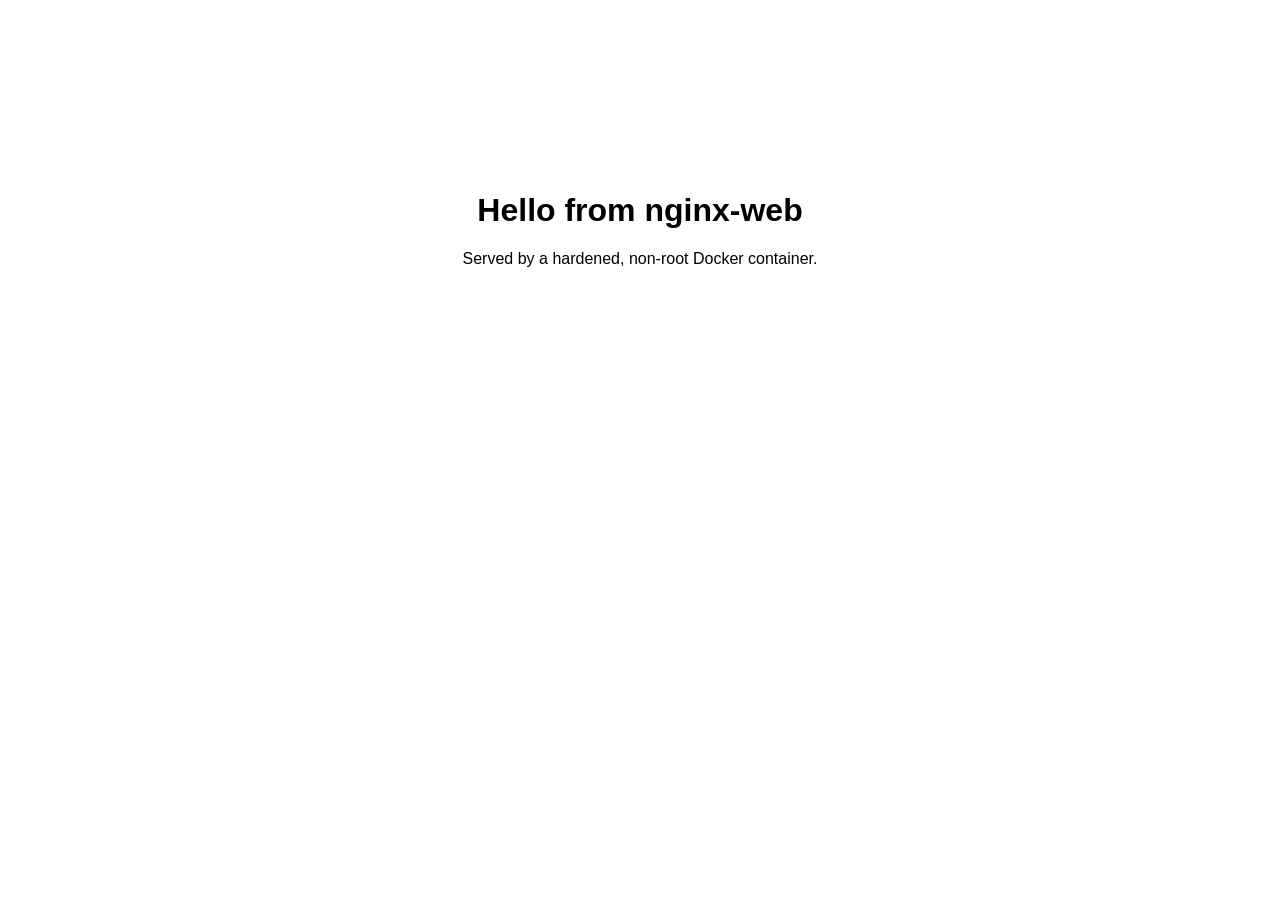
==== services/nginx-web/html/index.html @ 01a45bd4 "Environment_setup_and_testing" ====
<!DOCTYPE html>
<html><head><meta charset="utf-8"><title>Lab Web Server</title></head>
<body style="font-family:sans-serif;text-align:center;margin-top:15%">
  <h1>Hello from nginx-web</h1>
  <p>Served by a hardened, non-root Docker container.</p>
</body></html>
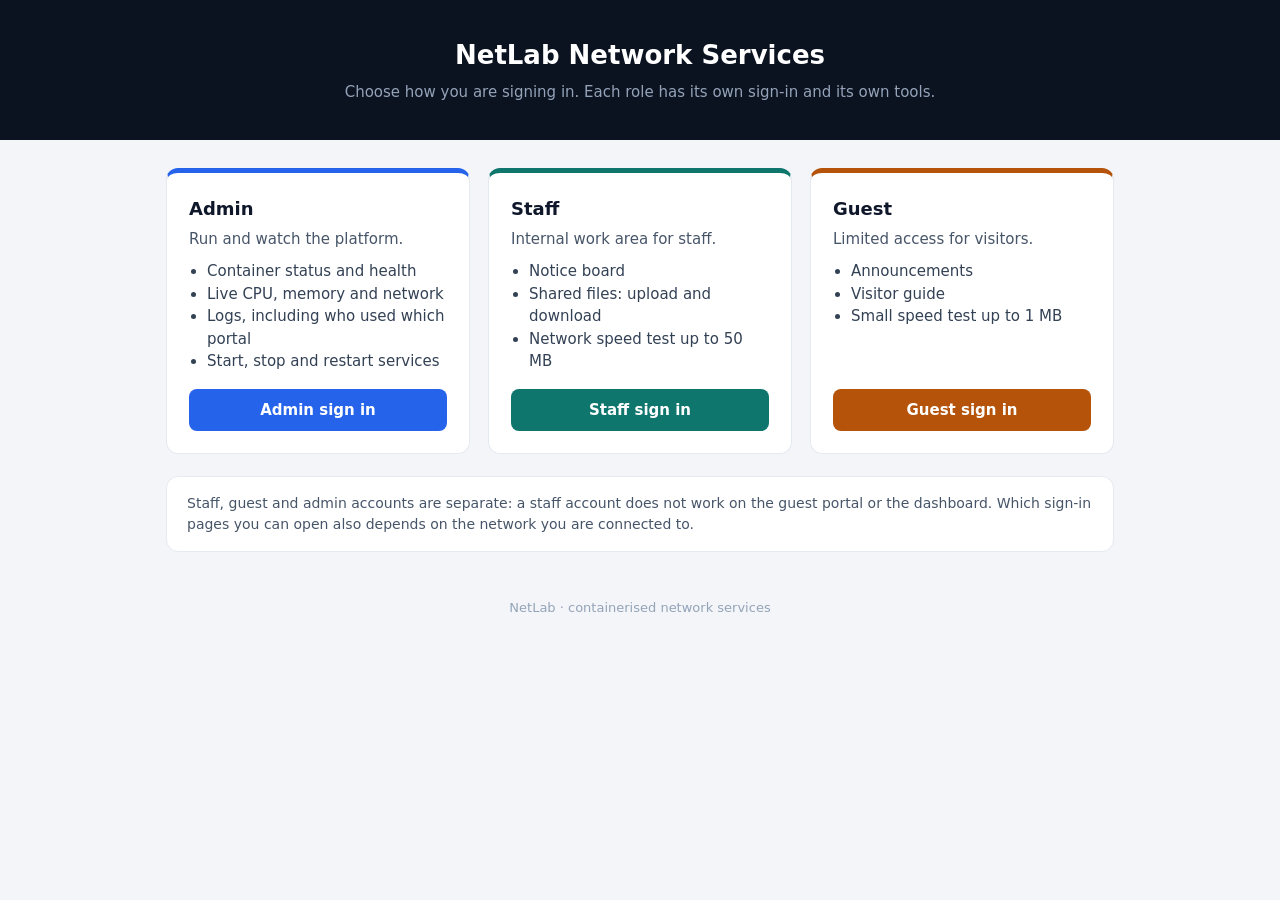
==== commit 0b2a29e8: "Implemented tests for the staff and guest portal to validate login, session management, and access c" ====
--- a/services/nginx-web/html/index.html
+++ b/services/nginx-web/html/index.html
@@ -1,6 +1,77 @@
 <!DOCTYPE html>
-<html><head><meta charset="utf-8"><title>Lab Web Server</title></head>
-<body style="font-family:sans-serif;text-align:center;margin-top:15%">
-  <h1>Hello from nginx-web</h1>
-  <p>Served by a hardened, non-root Docker container.</p>
-</body></html>+<html lang="en">
+<head>
+<meta charset="utf-8">
+<meta name="viewport" content="width=device-width, initial-scale=1">
+<title>NetLab Network Services</title>
+<style>
+  * { box-sizing: border-box; }
+  body { margin: 0; background: #f3f5f9; color: #0f172a; font: 15px/1.5 system-ui, -apple-system, "Segoe UI", Roboto, Arial, sans-serif; }
+  header { background: #0b1220; color: #fff; padding: 36px 24px; text-align: center; }
+  header h1 { margin: 0 0 6px; font-size: 26px; }
+  header p { margin: 0; color: #94a3b8; }
+  main { max-width: 980px; margin: 28px auto; padding: 0 16px; }
+  .grid { display: grid; grid-template-columns: repeat(auto-fit, minmax(260px, 1fr)); gap: 18px; }
+  .card { background: #fff; border: 1px solid #e5e9f0; border-top: 5px solid var(--c); border-radius: 12px; padding: 22px; display: flex; flex-direction: column; }
+  .card h2 { margin: 0 0 6px; font-size: 18px; }
+  .card p { margin: 0 0 10px; color: #475569; }
+  .card ul { margin: 0 0 16px; padding-left: 18px; color: #334155; flex: 1; }
+  .card a { background: var(--c); color: #fff; text-decoration: none; text-align: center; padding: 10px 14px; border-radius: 8px; font-weight: 600; }
+  .admin { --c: #2563eb; } .staff { --c: #0f766e; } .guest { --c: #b45309; }
+  .note { margin-top: 22px; background: #fff; border: 1px solid #e5e9f0; border-radius: 12px; padding: 16px 20px; color: #475569; font-size: 14px; }
+  footer { text-align: center; color: #94a3b8; font-size: 13px; padding: 18px; }
+</style>
+</head>
+<body>
+<header>
+  <h1>NetLab Network Services</h1>
+  <p>Choose how you are signing in. Each role has its own sign-in and its own tools.</p>
+</header>
+<main>
+  <div class="grid">
+    <section class="card admin">
+      <h2>Admin</h2>
+      <p>Run and watch the platform.</p>
+      <ul>
+        <li>Container status and health</li>
+        <li>Live CPU, memory and network</li>
+        <li>Logs, including who used which portal</li>
+        <li>Start, stop and restart services</li>
+      </ul>
+      <a href="/dashboard/">Admin sign in</a>
+    </section>
+    <section class="card staff">
+      <h2>Staff</h2>
+      <p>Internal work area for staff.</p>
+      <ul>
+        <li>Notice board</li>
+        <li>Shared files: upload and download</li>
+        <li>Network speed test up to 50 MB</li>
+      </ul>
+      <a href="http://localhost:8081/" data-port="8081">Staff sign in</a>
+    </section>
+    <section class="card guest">
+      <h2>Guest</h2>
+      <p>Limited access for visitors.</p>
+      <ul>
+        <li>Announcements</li>
+        <li>Visitor guide</li>
+        <li>Small speed test up to 1 MB</li>
+      </ul>
+      <a href="http://localhost:8082/" data-port="8082">Guest sign in</a>
+    </section>
+  </div>
+  <div class="note">
+    Staff, guest and admin accounts are separate: a staff account does not work on the guest portal or the dashboard.
+    Which sign-in pages you can open also depends on the network you are connected to.
+  </div>
+</main>
+<footer>NetLab &middot; containerised network services</footer>
+<script>
+  // Point the staff and guest buttons at this same machine, whatever name it was opened with.
+  document.querySelectorAll("[data-port]").forEach(function (a) {
+    a.href = location.protocol + "//" + location.hostname + ":" + a.dataset.port + "/";
+  });
+</script>
+</body>
+</html>
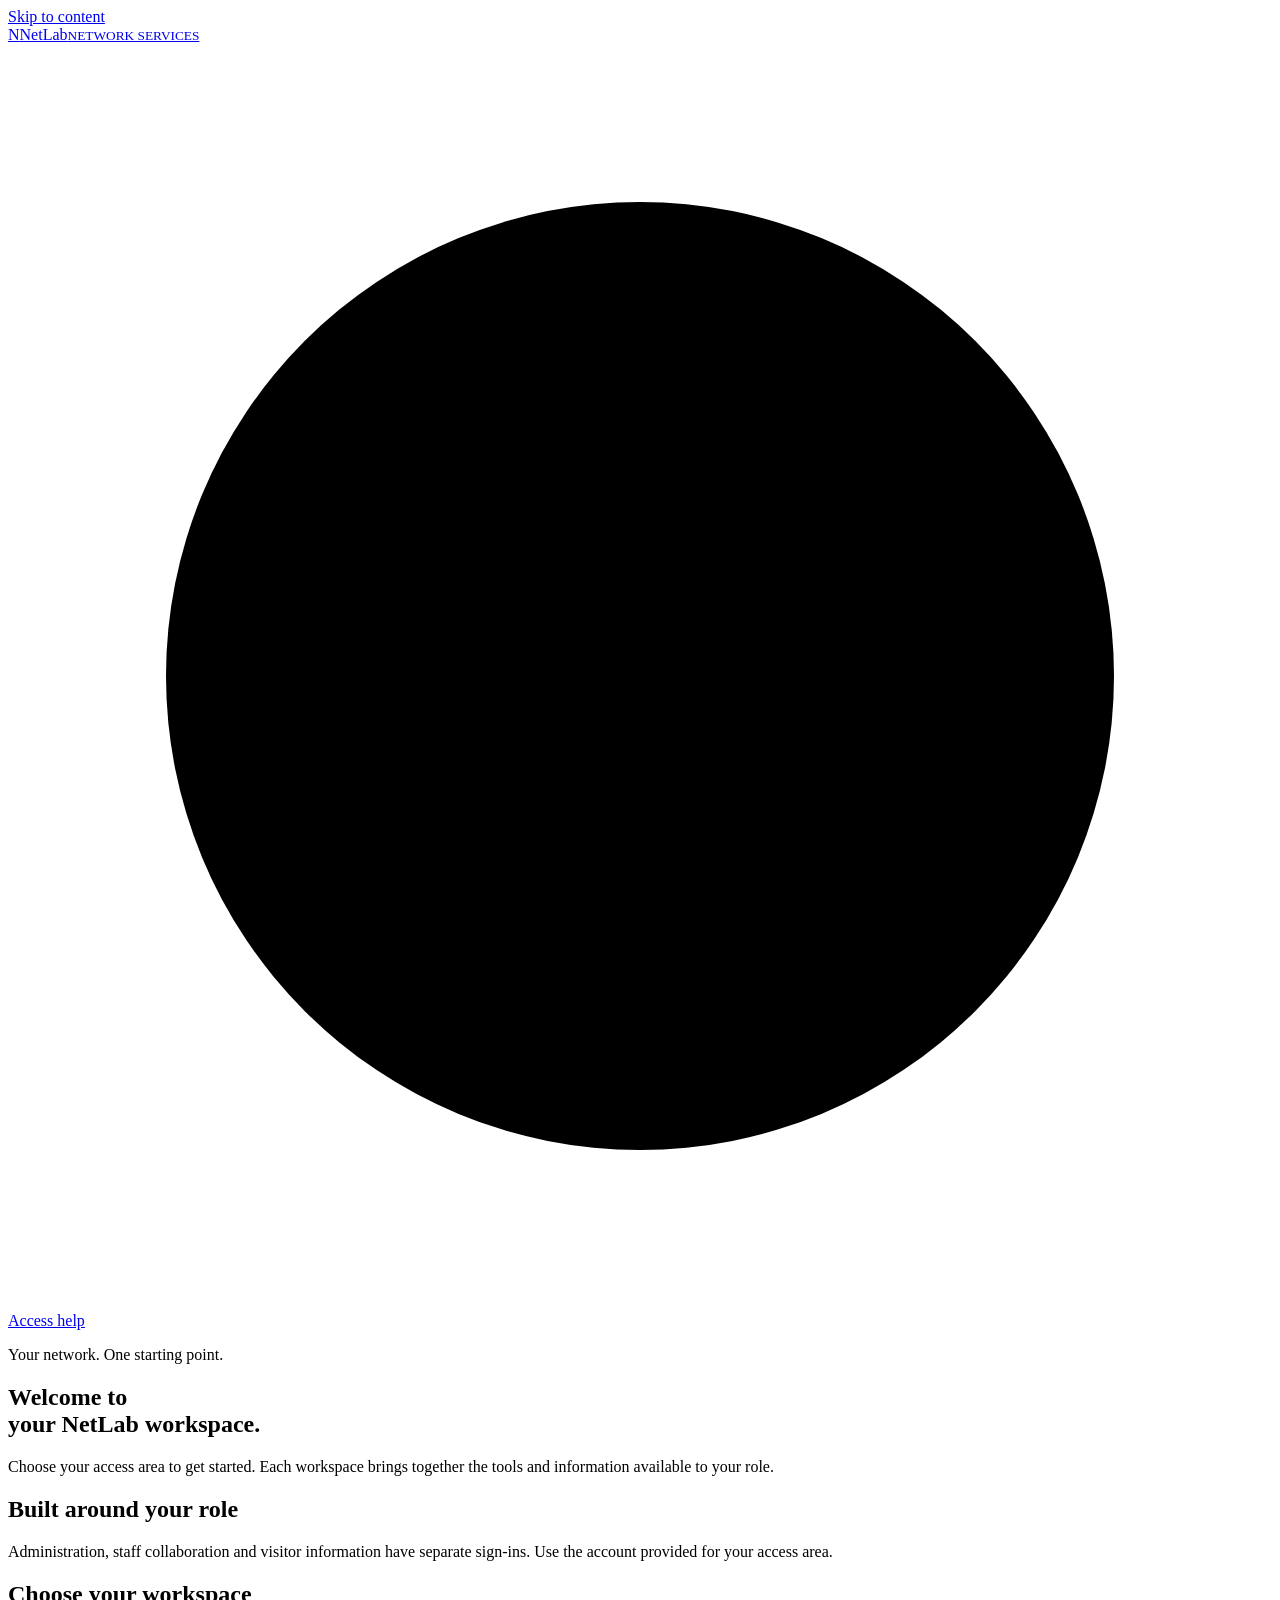
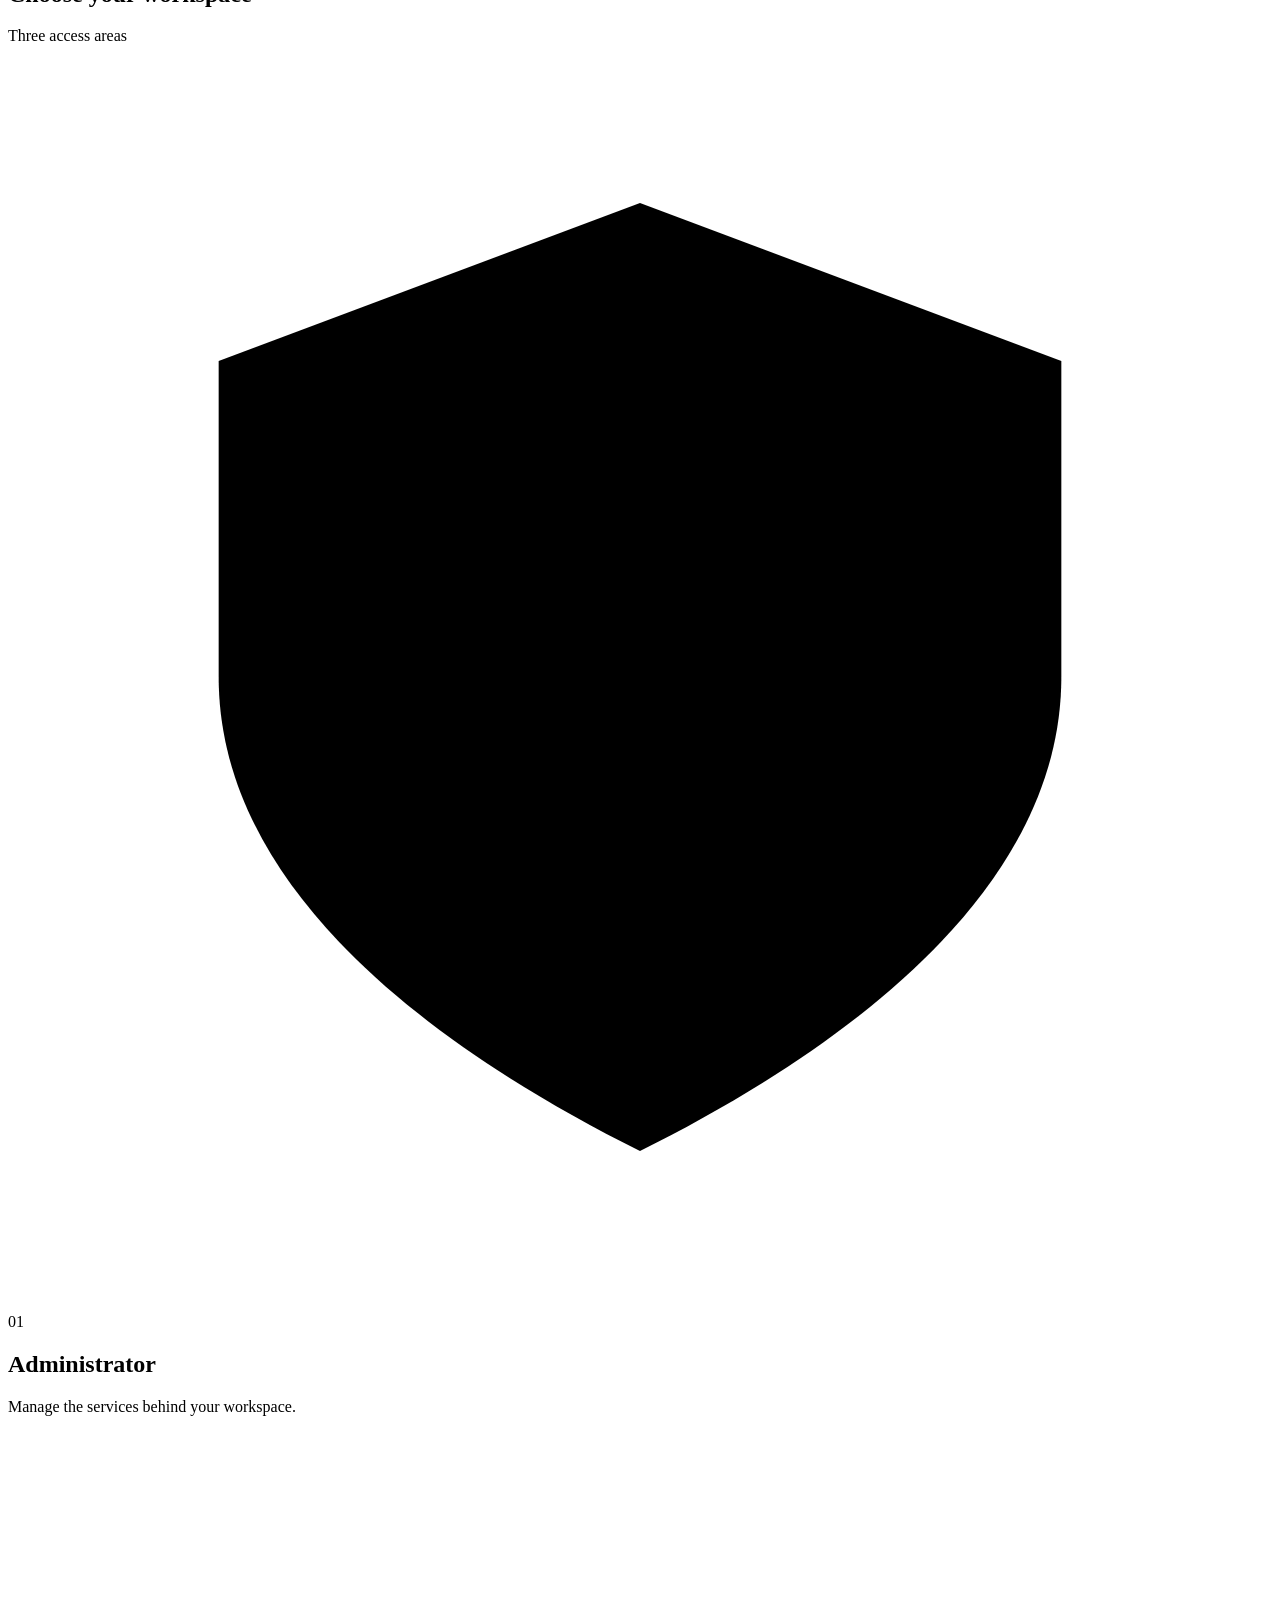
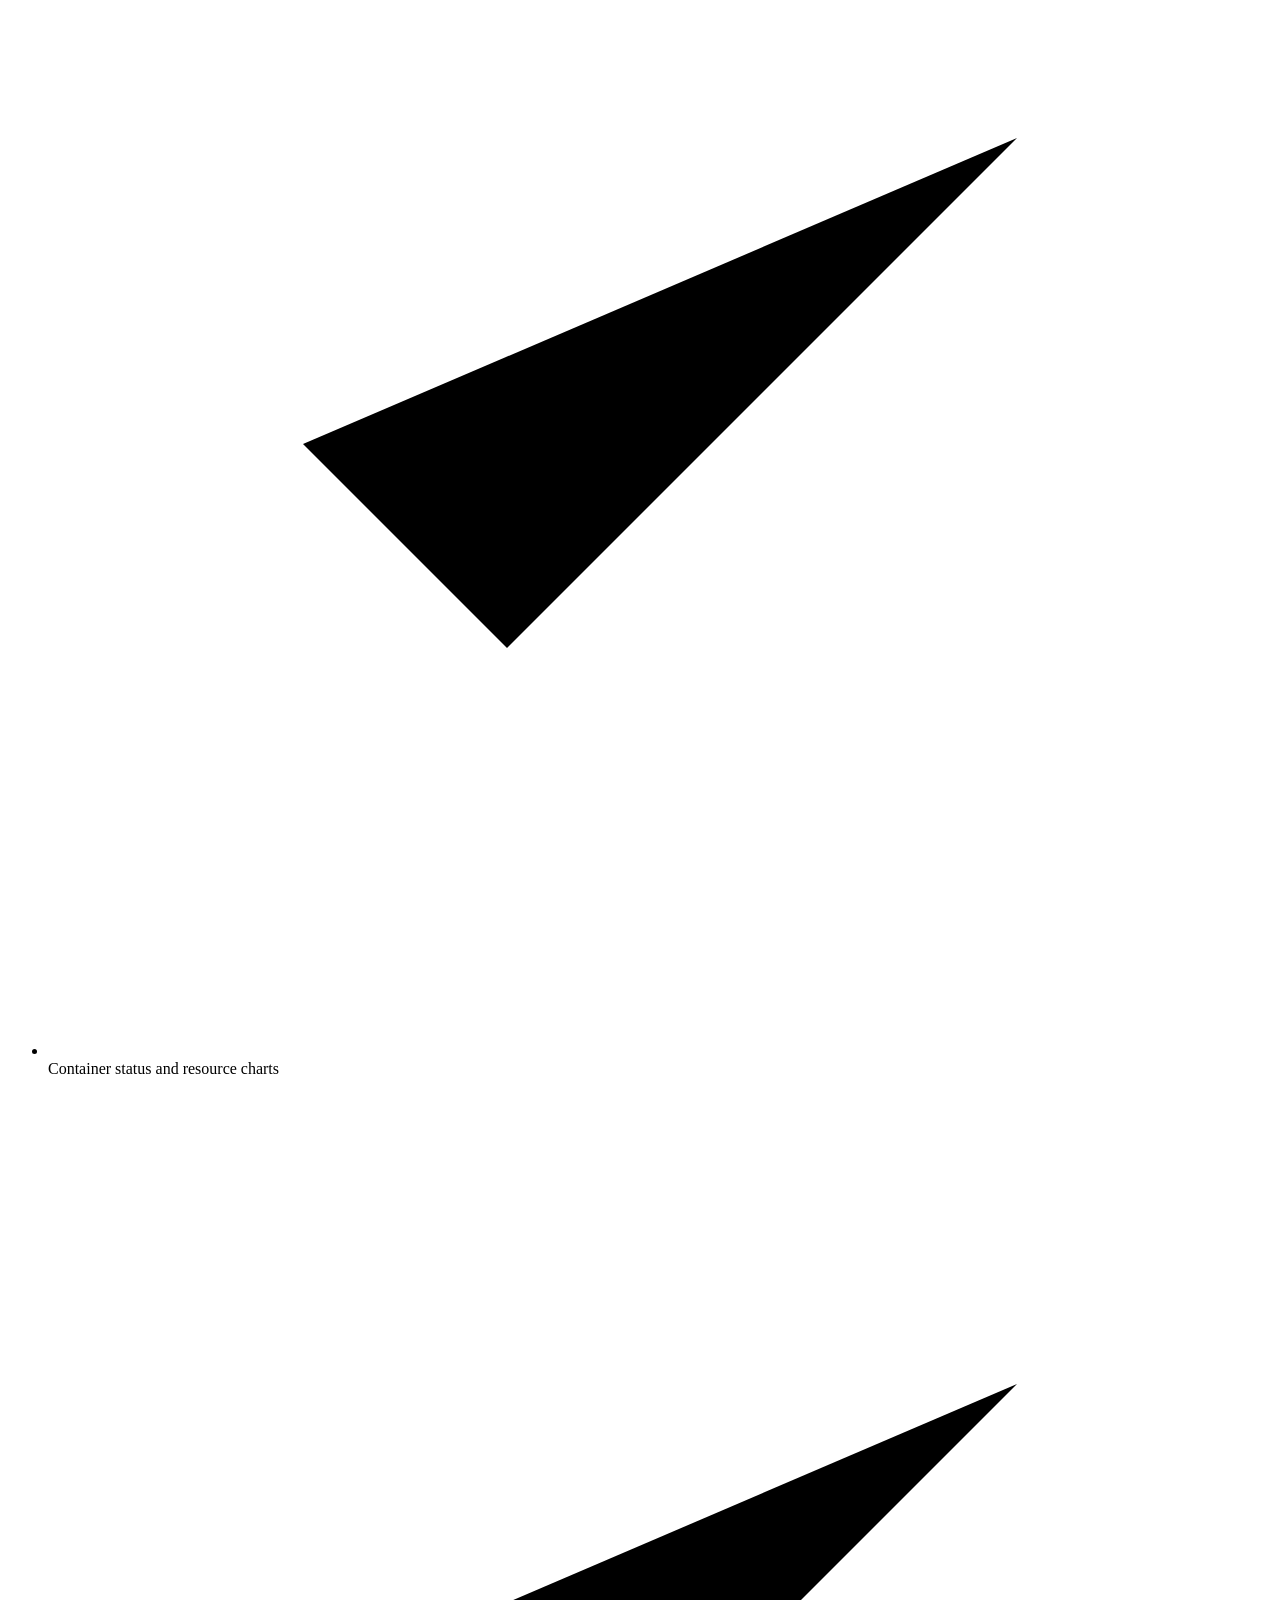
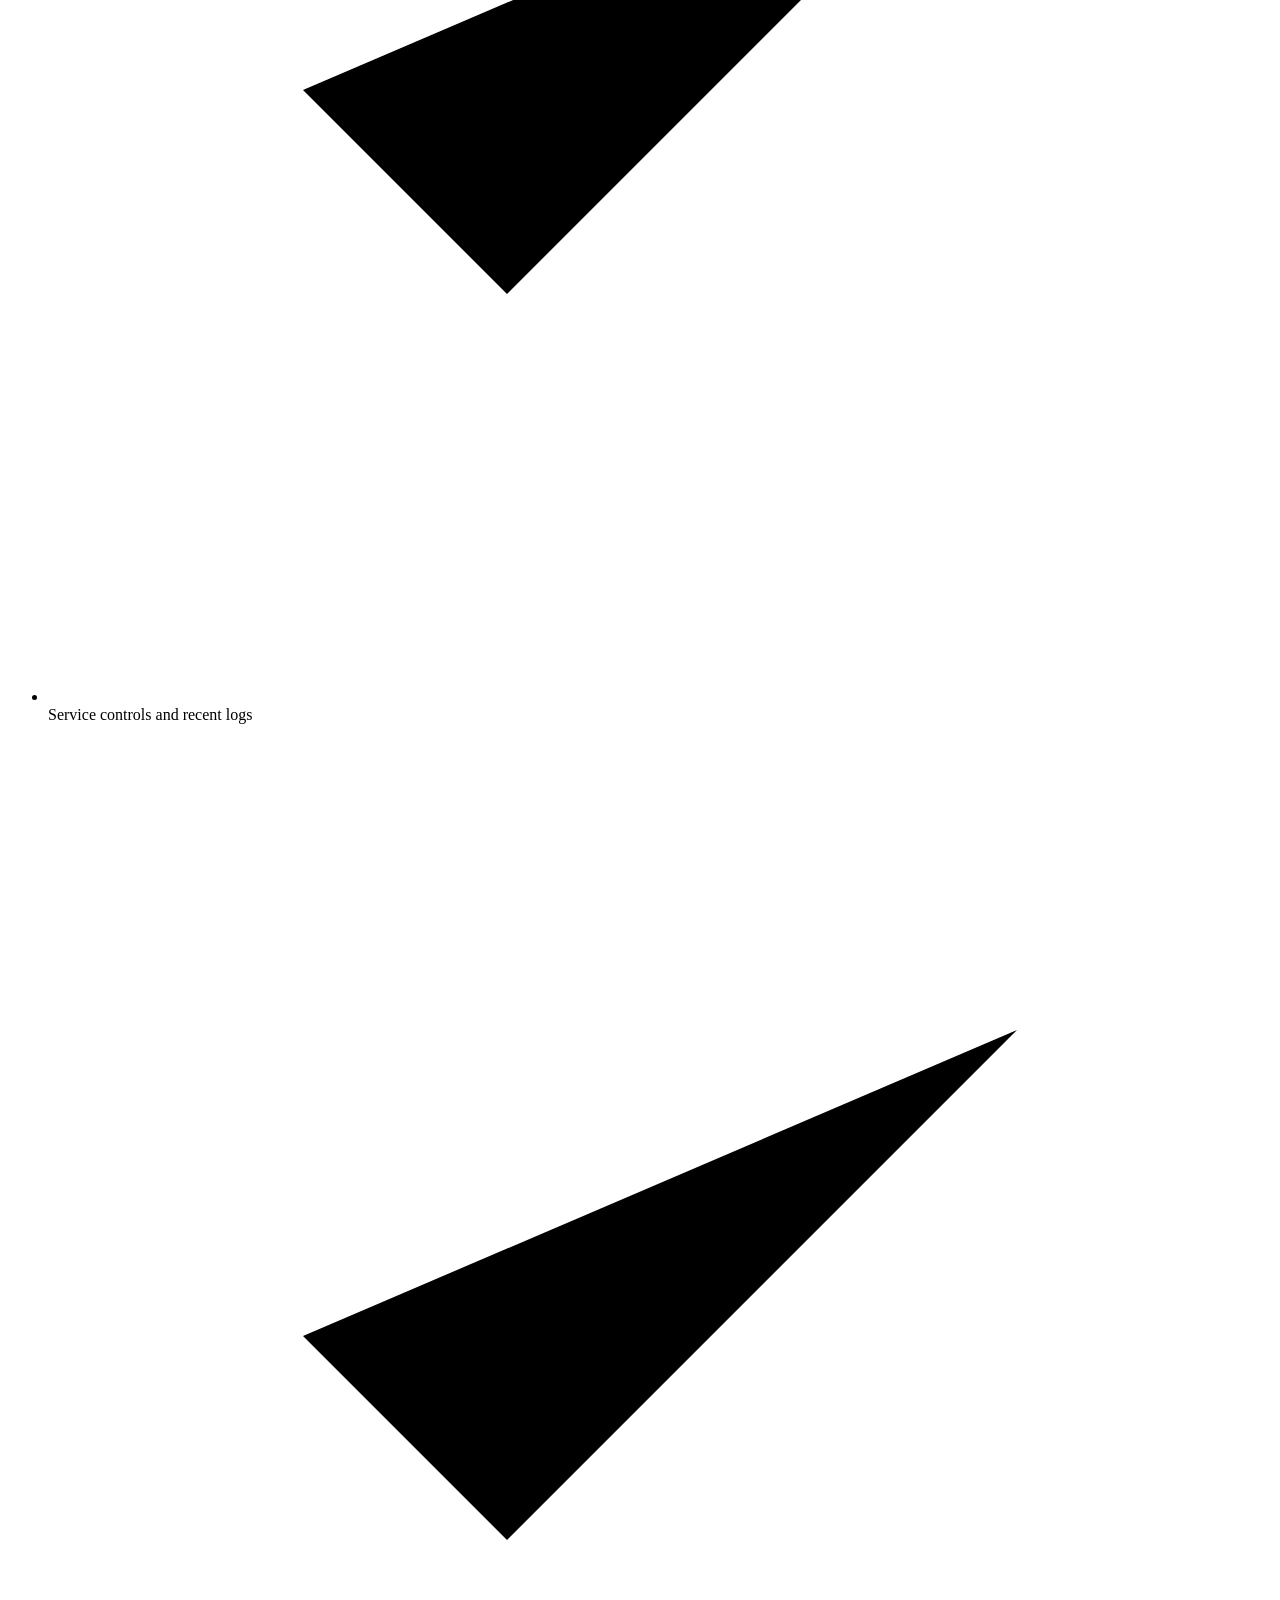
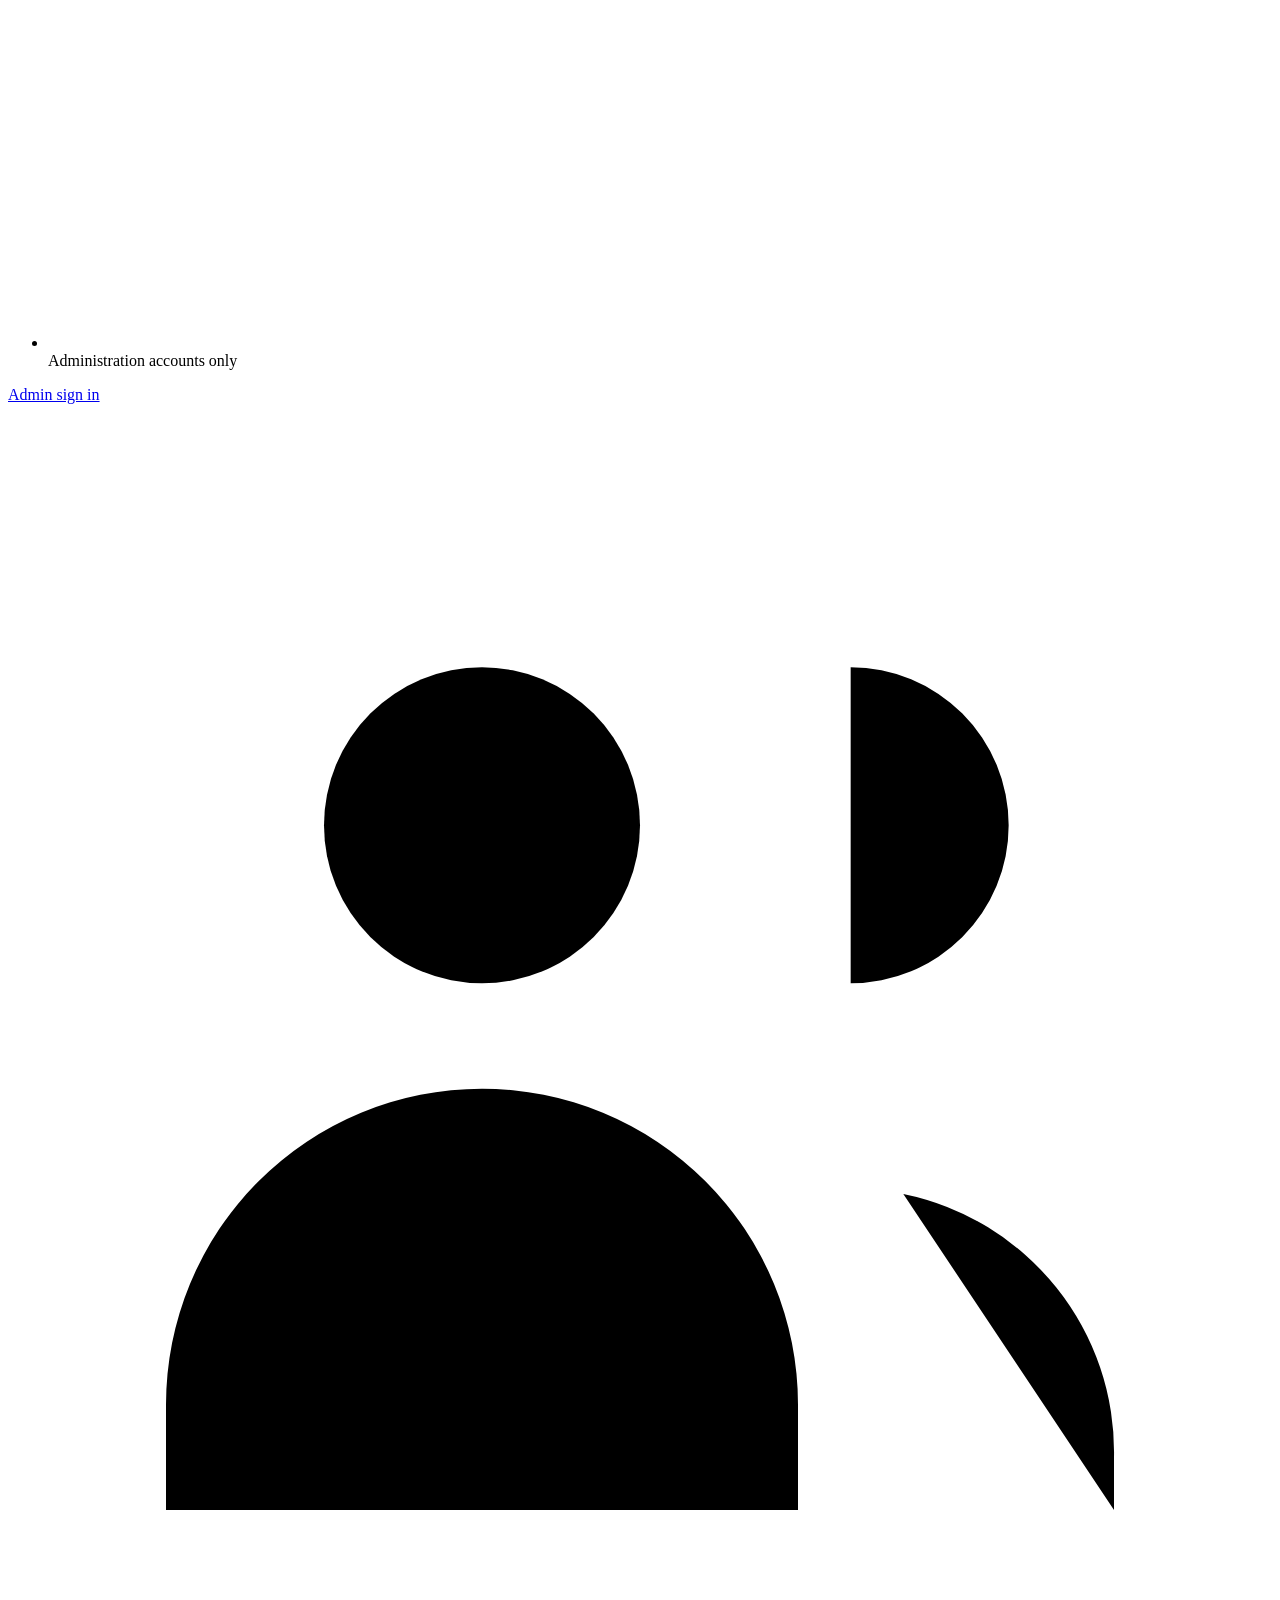
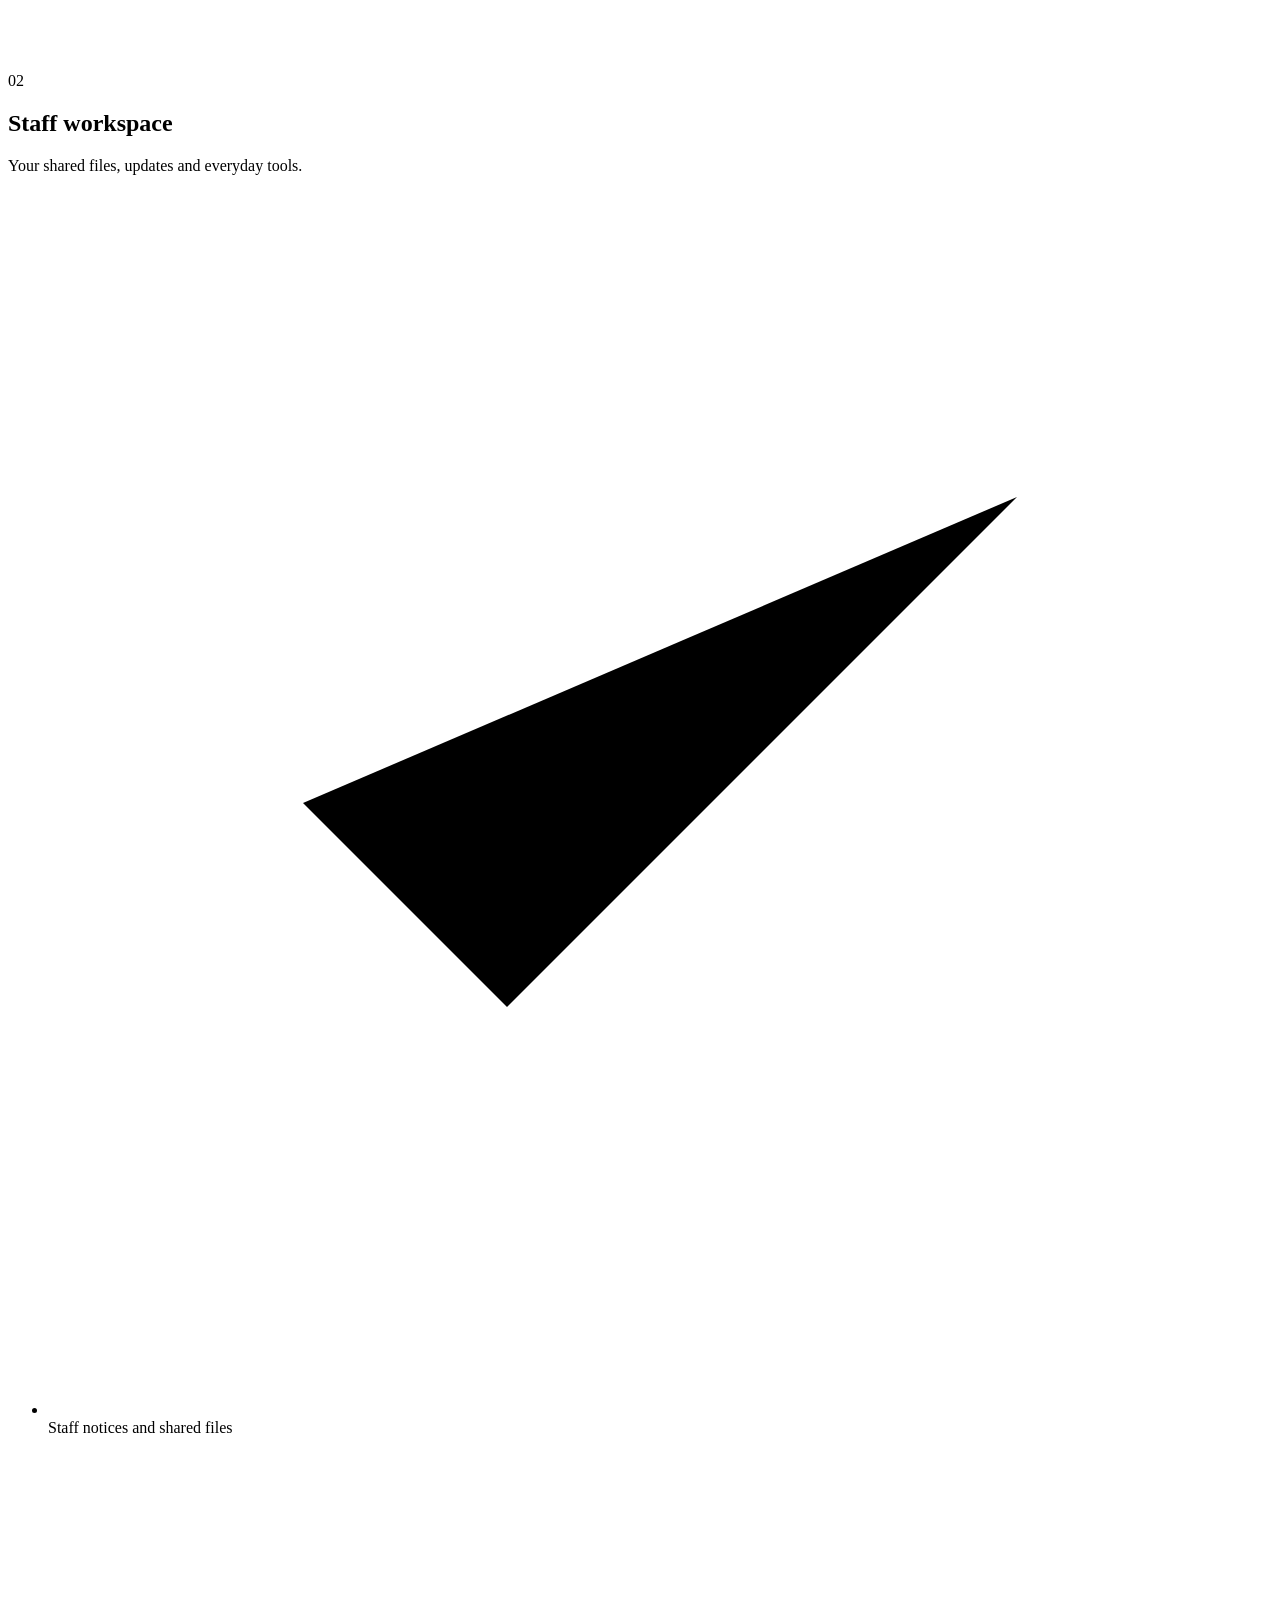
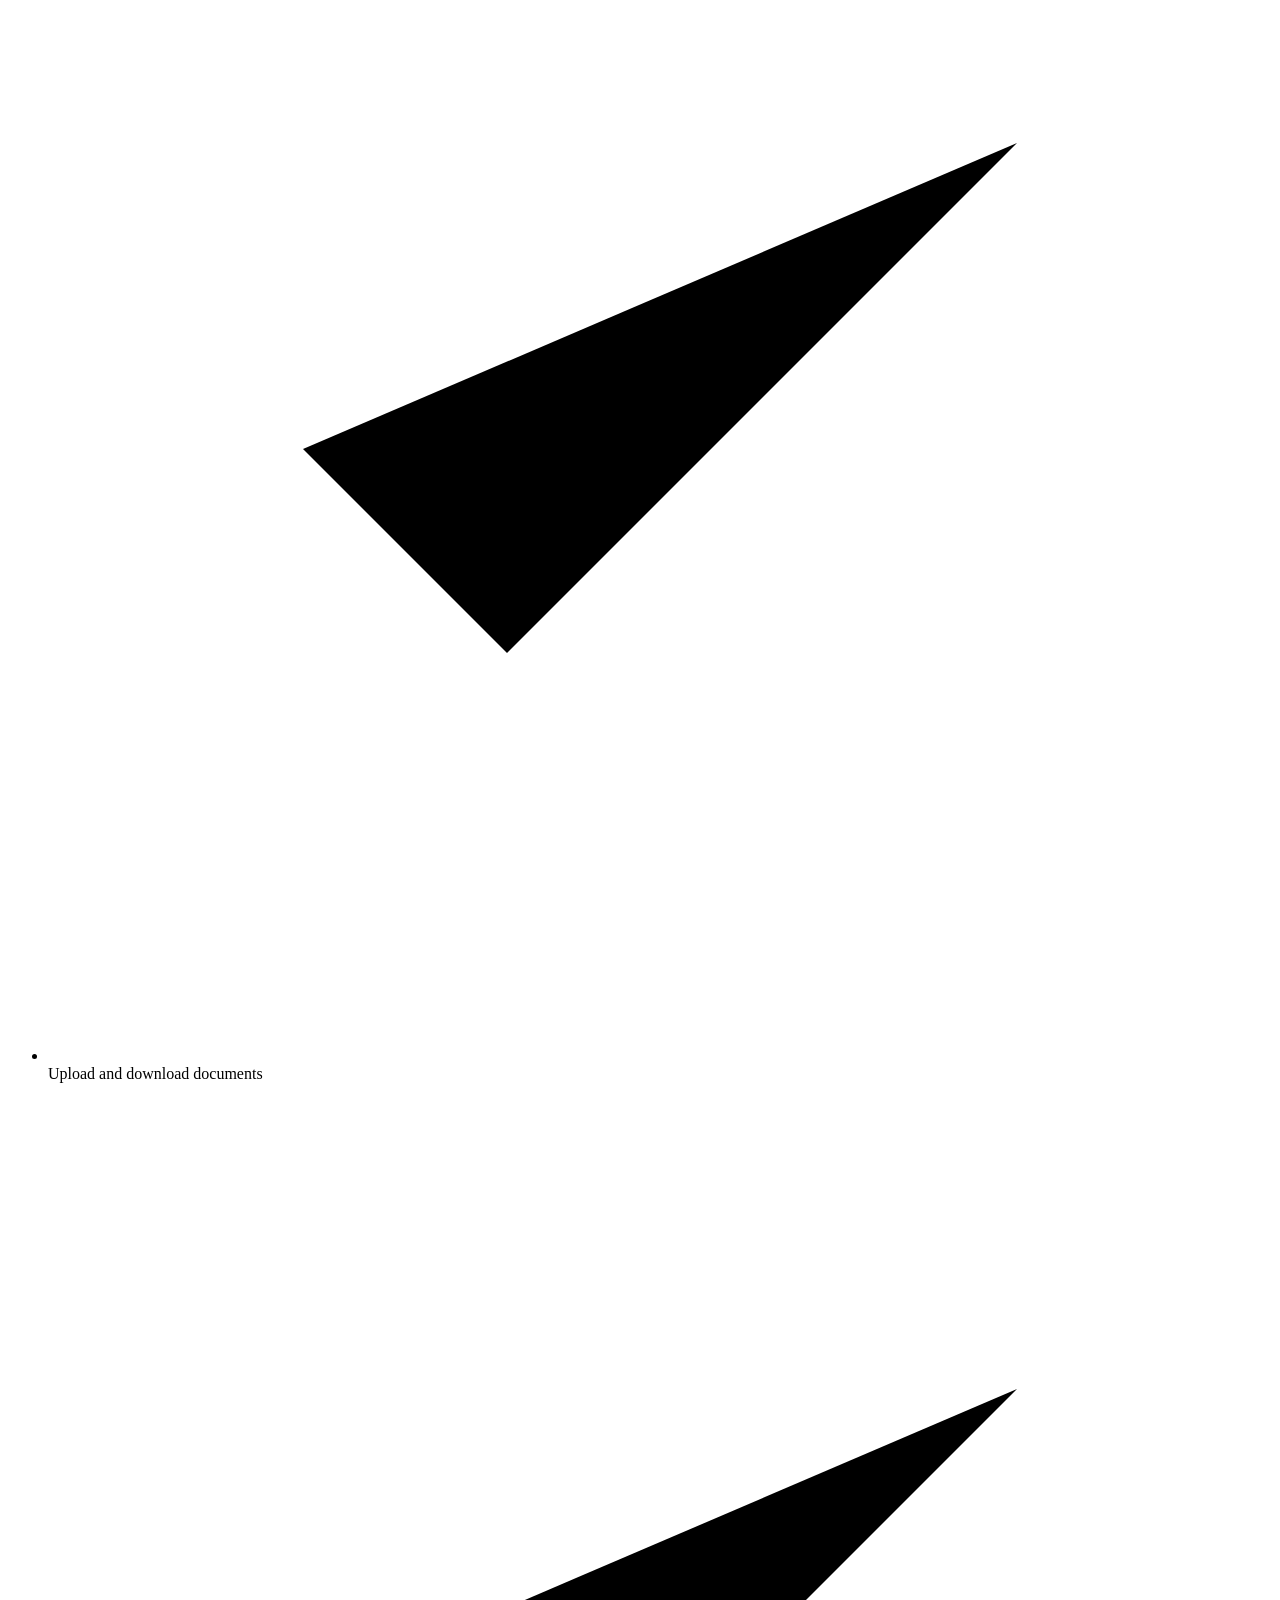
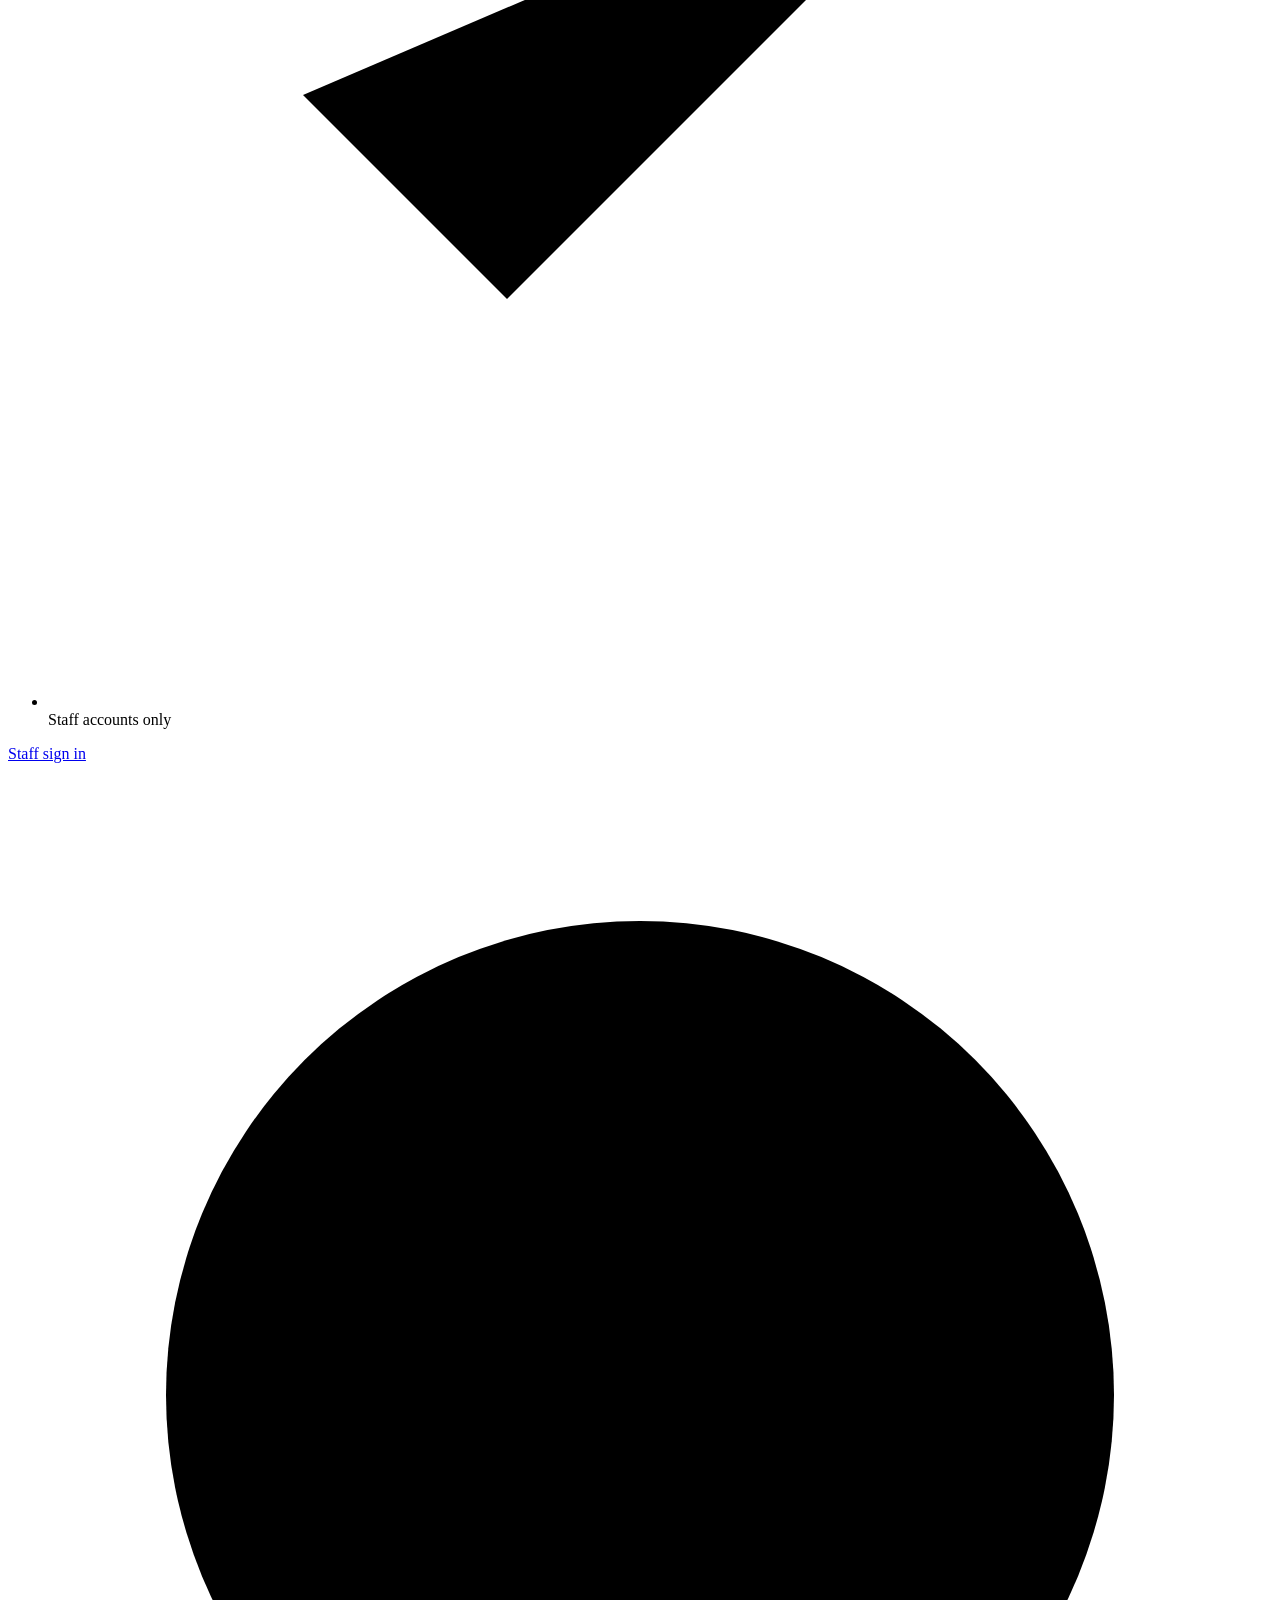
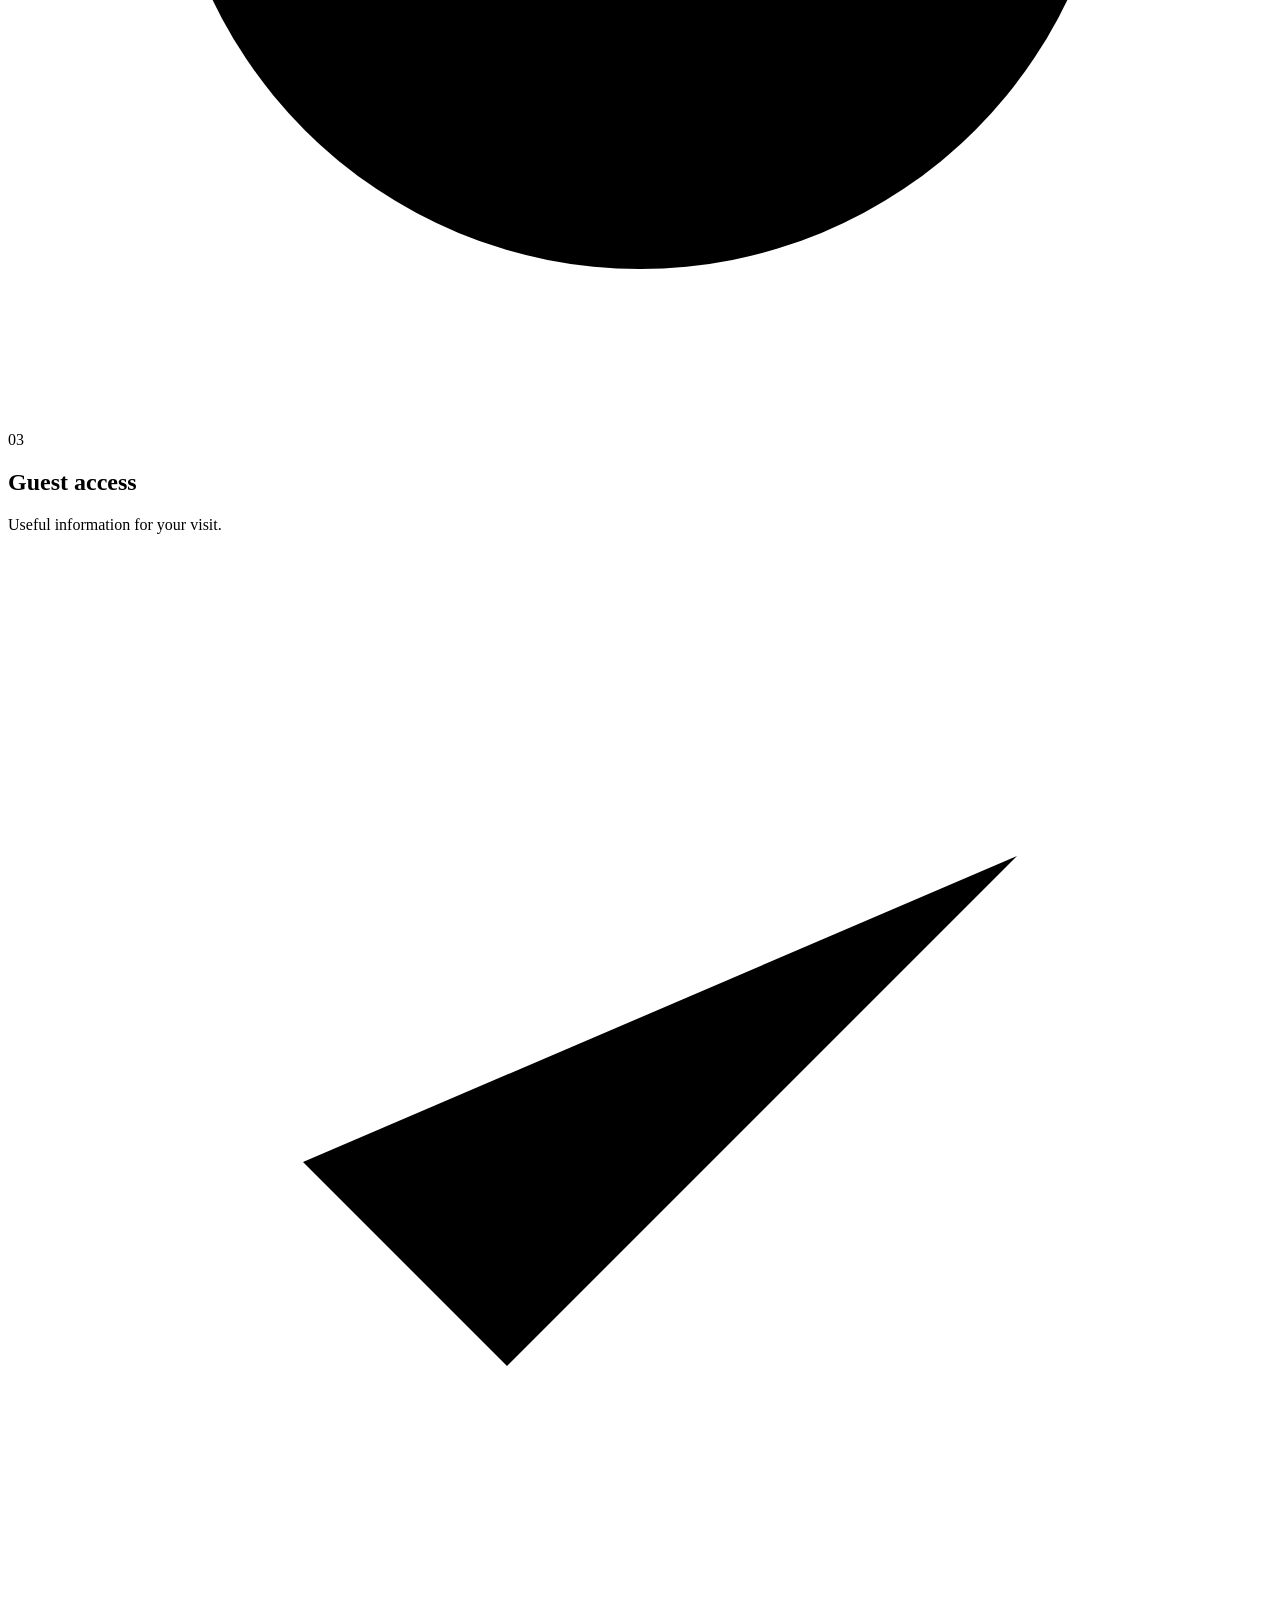
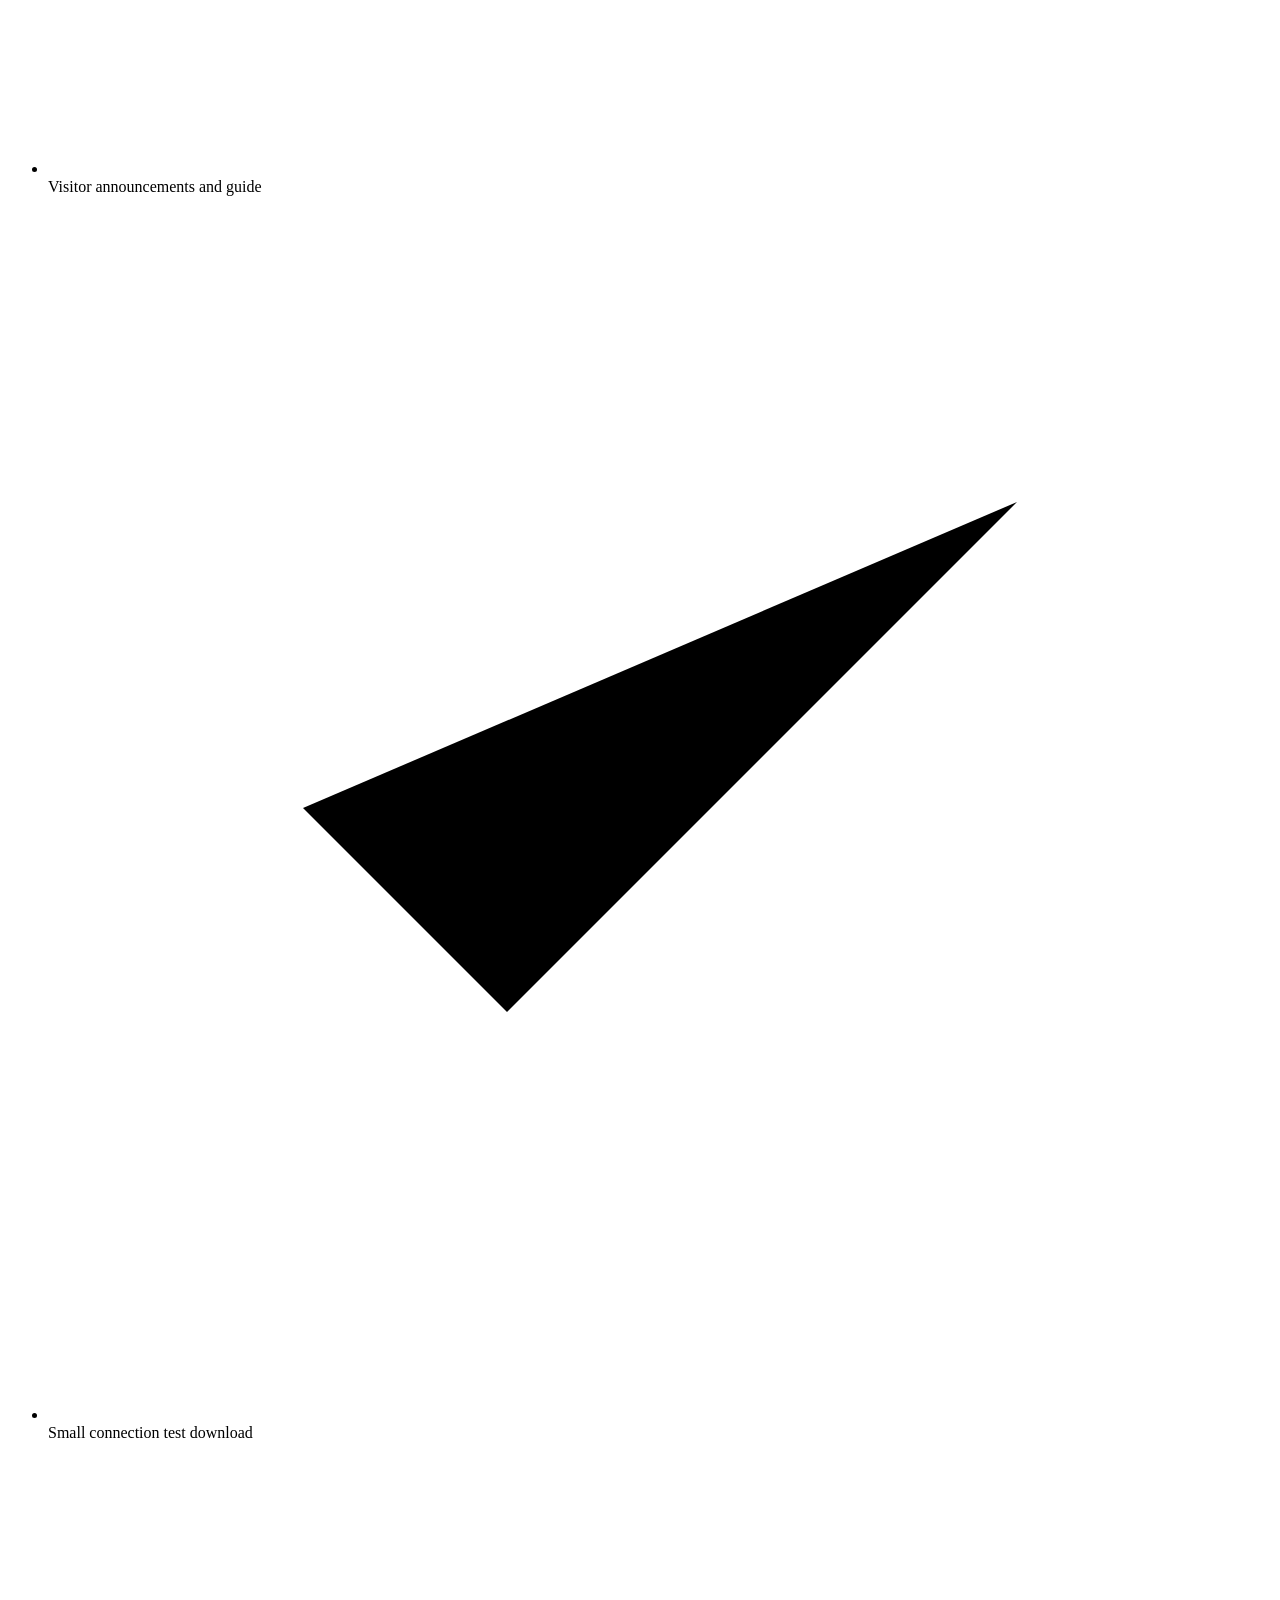
==== commit f0fa1144: "Refactor UI and error handling for NetLab portal" ====
--- a/services/nginx-web/html/index.html
+++ b/services/nginx-web/html/index.html
@@ -3,75 +3,72 @@
 <head>
 <meta charset="utf-8">
 <meta name="viewport" content="width=device-width, initial-scale=1">
-<title>NetLab Network Services</title>
-<style>
-  * { box-sizing: border-box; }
-  body { margin: 0; background: #f3f5f9; color: #0f172a; font: 15px/1.5 system-ui, -apple-system, "Segoe UI", Roboto, Arial, sans-serif; }
-  header { background: #0b1220; color: #fff; padding: 36px 24px; text-align: center; }
-  header h1 { margin: 0 0 6px; font-size: 26px; }
-  header p { margin: 0; color: #94a3b8; }
-  main { max-width: 980px; margin: 28px auto; padding: 0 16px; }
-  .grid { display: grid; grid-template-columns: repeat(auto-fit, minmax(260px, 1fr)); gap: 18px; }
-  .card { background: #fff; border: 1px solid #e5e9f0; border-top: 5px solid var(--c); border-radius: 12px; padding: 22px; display: flex; flex-direction: column; }
-  .card h2 { margin: 0 0 6px; font-size: 18px; }
-  .card p { margin: 0 0 10px; color: #475569; }
-  .card ul { margin: 0 0 16px; padding-left: 18px; color: #334155; flex: 1; }
-  .card a { background: var(--c); color: #fff; text-decoration: none; text-align: center; padding: 10px 14px; border-radius: 8px; font-weight: 600; }
-  .admin { --c: #2563eb; } .staff { --c: #0f766e; } .guest { --c: #b45309; }
-  .note { margin-top: 22px; background: #fff; border: 1px solid #e5e9f0; border-radius: 12px; padding: 16px 20px; color: #475569; font-size: 14px; }
-  footer { text-align: center; color: #94a3b8; font-size: 13px; padding: 18px; }
-</style>
+<meta name="description" content="Sign in to NetLab administration, staff workspace or guest access.">
+<title>Welcome | NetLab Network Services</title>
+<link rel="stylesheet" href="/web/assets/netlab.css">
 </head>
 <body>
-<header>
-  <h1>NetLab Network Services</h1>
-  <p>Choose how you are signing in. Each role has its own sign-in and its own tools.</p>
+<a class="skip-link" href="#main">Skip to content</a>
+<header class="site-header">
+  <div class="site-header-inner">
+    <a class="brand" href="/"><span class="brand-mark" aria-hidden="true">N</span><span>NetLab<small>NETWORK SERVICES</small></span></a>
+    <a class="header-link" href="#access-help"><svg class="icon " viewBox="0 0 24 24" aria-hidden="true" focusable="false"><circle cx="12" cy="12" r="9"/><path d="M9.5 9a2.5 2.5 0 0 1 5 .5c0 2-2.5 2-2.5 4M12 17h.01"/></svg> Access help</a>
+  </div>
 </header>
-<main>
-  <div class="grid">
-    <section class="card admin">
-      <h2>Admin</h2>
-      <p>Run and watch the platform.</p>
-      <ul>
-        <li>Container status and health</li>
-        <li>Live CPU, memory and network</li>
-        <li>Logs, including who used which portal</li>
-        <li>Start, stop and restart services</li>
+<main class="landing-main" id="main">
+  <section class="landing-hero" aria-labelledby="welcome-title">
+    <div>
+      <p class="eyebrow">Your network. One starting point.</p>
+      <h1 id="welcome-title">Welcome to<br>your NetLab workspace.</h1>
+      <p>Choose your access area to get started. Each workspace brings together the tools and information available to your role.</p>
+    </div>
+    <div class="hero-note">
+      <h2>Built around your role</h2>
+      <p>Administration, staff collaboration and visitor information have separate sign-ins. Use the account provided for your access area.</p>
+    </div>
+  </section>
+  <div class="section-heading"><h2 id="workspaces-title">Choose your workspace</h2><span class="section-label">Three access areas</span></div>
+  <section class="role-grid" aria-labelledby="workspaces-title">
+    <section class="card role-card admin" aria-labelledby="admin-title">
+      <div class="role-card-top"><span class="icon-tile"><svg class="icon icon-lg" viewBox="0 0 24 24" aria-hidden="true" focusable="false"><path d="M12 3 4 6v6c0 4 4 7 8 9 4-2 8-5 8-9V6Z"/><path d="m8 12 3 3 5-6"/></svg></span><span class="role-number">01</span></div>
+      <h2 id="admin-title">Administrator</h2>
+      <p>Manage the services behind your workspace.</p>
+      <ul class="feature-list">
+        <li><svg class="icon " viewBox="0 0 24 24" aria-hidden="true" focusable="false"><path d="m5 12 4 4L19 6"/></svg><span>Container status and resource charts</span></li>
+        <li><svg class="icon " viewBox="0 0 24 24" aria-hidden="true" focusable="false"><path d="m5 12 4 4L19 6"/></svg><span>Service controls and recent logs</span></li>
+        <li><svg class="icon " viewBox="0 0 24 24" aria-hidden="true" focusable="false"><path d="m5 12 4 4L19 6"/></svg><span>Administration accounts only</span></li>
       </ul>
-      <a href="/dashboard/">Admin sign in</a>
+      <a class="button button-wide" href="/dashboard/">Admin sign in</a>
     </section>
-    <section class="card staff">
-      <h2>Staff</h2>
-      <p>Internal work area for staff.</p>
-      <ul>
-        <li>Notice board</li>
-        <li>Shared files: upload and download</li>
-        <li>Network speed test up to 50 MB</li>
+    <section class="card role-card staff" aria-labelledby="staff-title">
+      <div class="role-card-top"><span class="icon-tile"><svg class="icon icon-lg" viewBox="0 0 24 24" aria-hidden="true" focusable="false"><circle cx="9" cy="8" r="3"/><path d="M3 21v-2a6 6 0 0 1 12 0v2M16 5a3 3 0 0 1 0 6M17 15a5 5 0 0 1 4 5v1"/></svg></span><span class="role-number">02</span></div>
+      <h2 id="staff-title">Staff workspace</h2>
+      <p>Your shared files, updates and everyday tools.</p>
+      <ul class="feature-list">
+        <li><svg class="icon " viewBox="0 0 24 24" aria-hidden="true" focusable="false"><path d="m5 12 4 4L19 6"/></svg><span>Staff notices and shared files</span></li>
+        <li><svg class="icon " viewBox="0 0 24 24" aria-hidden="true" focusable="false"><path d="m5 12 4 4L19 6"/></svg><span>Upload and download documents</span></li>
+        <li><svg class="icon " viewBox="0 0 24 24" aria-hidden="true" focusable="false"><path d="m5 12 4 4L19 6"/></svg><span>Staff accounts only</span></li>
       </ul>
-      <a href="http://localhost:8081/" data-port="8081">Staff sign in</a>
+      <a class="button button-wide" href="/portal/staff">Staff sign in</a>
     </section>
-    <section class="card guest">
-      <h2>Guest</h2>
-      <p>Limited access for visitors.</p>
-      <ul>
-        <li>Announcements</li>
-        <li>Visitor guide</li>
-        <li>Small speed test up to 1 MB</li>
+    <section class="card role-card guest" aria-labelledby="guest-title">
+      <div class="role-card-top"><span class="icon-tile"><svg class="icon icon-lg" viewBox="0 0 24 24" aria-hidden="true" focusable="false"><circle cx="12" cy="12" r="9"/><path d="m16 8-2.5 5.5L8 16l2.5-5.5Z"/></svg></span><span class="role-number">03</span></div>
+      <h2 id="guest-title">Guest access</h2>
+      <p>Useful information for your visit.</p>
+      <ul class="feature-list">
+        <li><svg class="icon " viewBox="0 0 24 24" aria-hidden="true" focusable="false"><path d="m5 12 4 4L19 6"/></svg><span>Visitor announcements and guide</span></li>
+        <li><svg class="icon " viewBox="0 0 24 24" aria-hidden="true" focusable="false"><path d="m5 12 4 4L19 6"/></svg><span>Small connection test download</span></li>
+        <li><svg class="icon " viewBox="0 0 24 24" aria-hidden="true" focusable="false"><path d="m5 12 4 4L19 6"/></svg><span>Visitor accounts only</span></li>
       </ul>
-      <a href="http://localhost:8082/" data-port="8082">Guest sign in</a>
+      <a class="button button-wide" href="/portal/guest">Guest sign in</a>
     </section>
-  </div>
-  <div class="note">
-    Staff, guest and admin accounts are separate: a staff account does not work on the guest portal or the dashboard.
-    Which sign-in pages you can open also depends on the network you are connected to.
-  </div>
+  </section>
+  <details class="access-help" id="access-help">
+    <summary>Need help choosing an access area?</summary>
+    <p>Staff, guest and admin accounts are separate. A staff account does not work on the guest portal or the dashboard. Which sign-in pages you can open also depends on the network you are connected to.</p>
+    <p>If access is denied, check that you are using the correct account and network. Contact your NetLab administrator if you need help. No self-service password reset is available.</p>
+  </details>
 </main>
-<footer>NetLab &middot; containerised network services</footer>
-<script>
-  // Point the staff and guest buttons at this same machine, whatever name it was opened with.
-  document.querySelectorAll("[data-port]").forEach(function (a) {
-    a.href = location.protocol + "//" + location.hostname + ":" + a.dataset.port + "/";
-  });
-</script>
+<footer class="site-footer"><span>NetLab &middot; Network services laboratory</span><span>Role-based access &middot; Shared services</span></footer>
 </body>
-</html>+</html>
